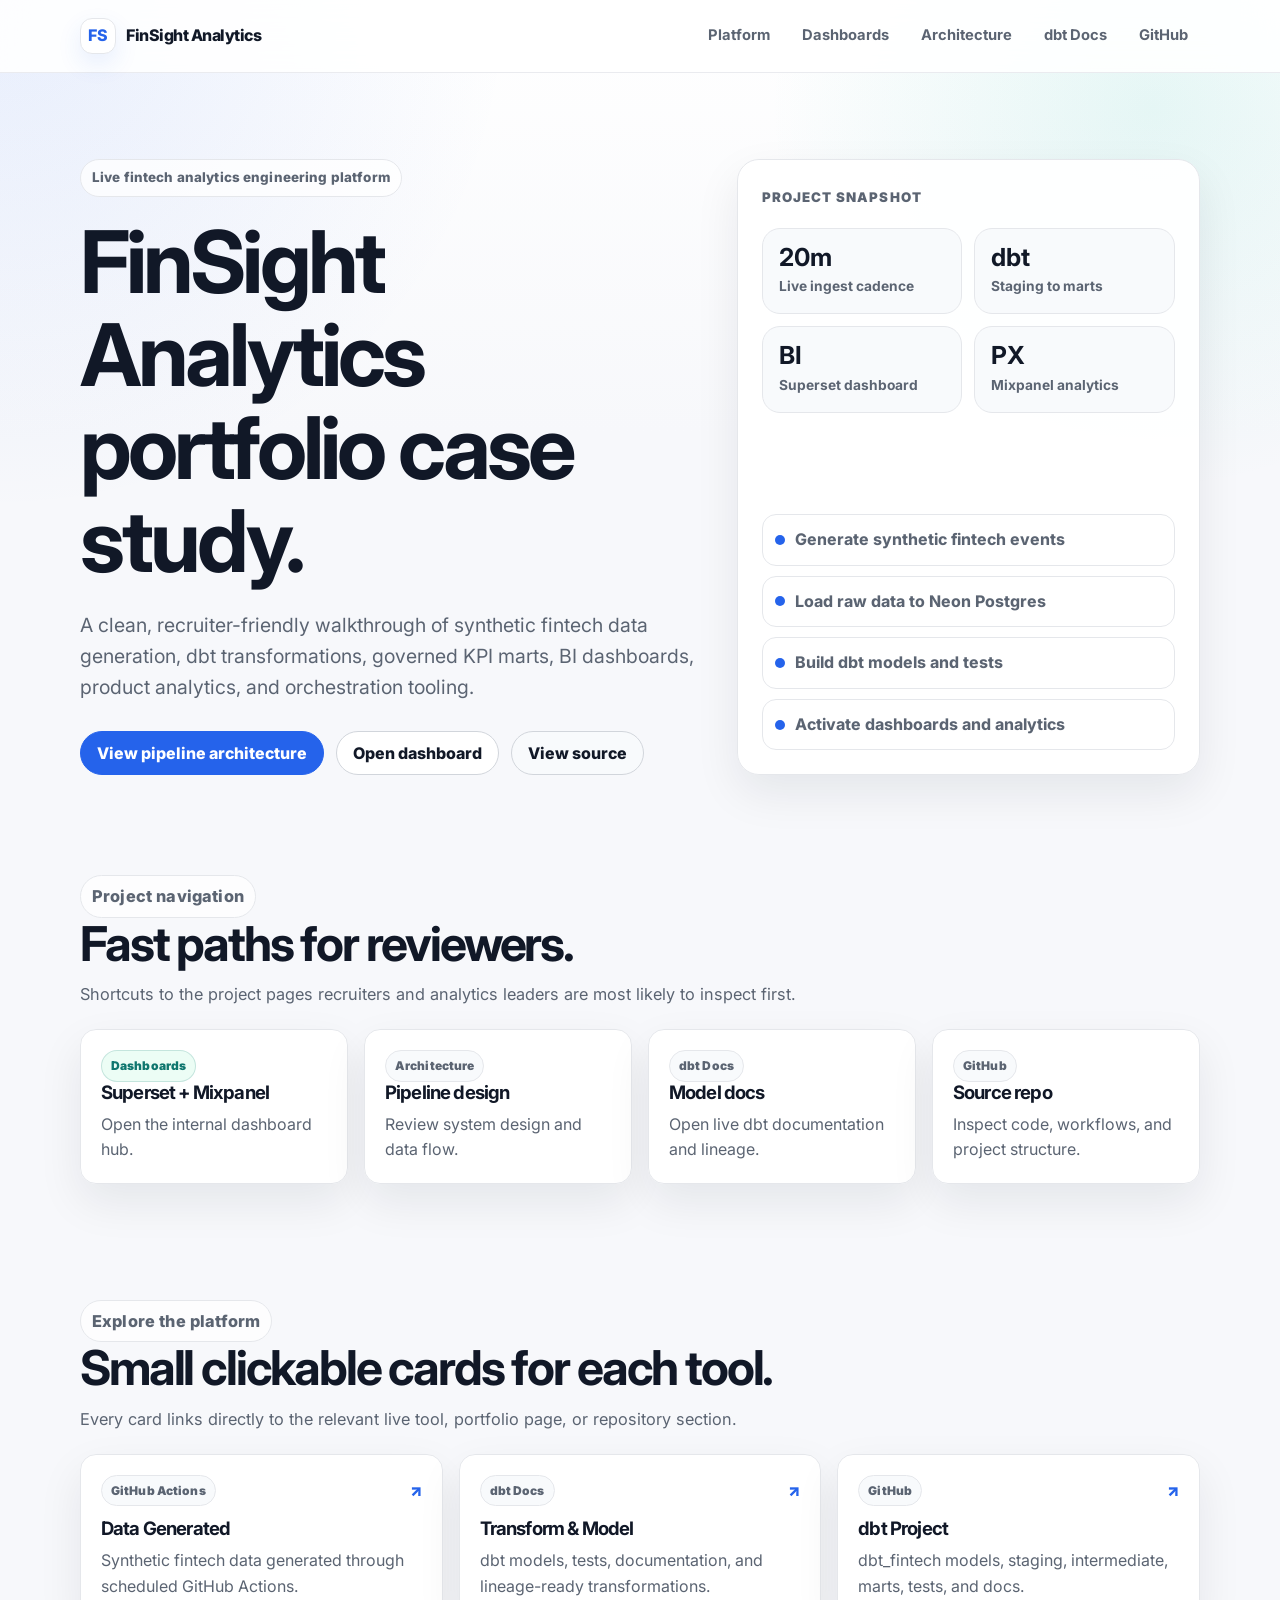
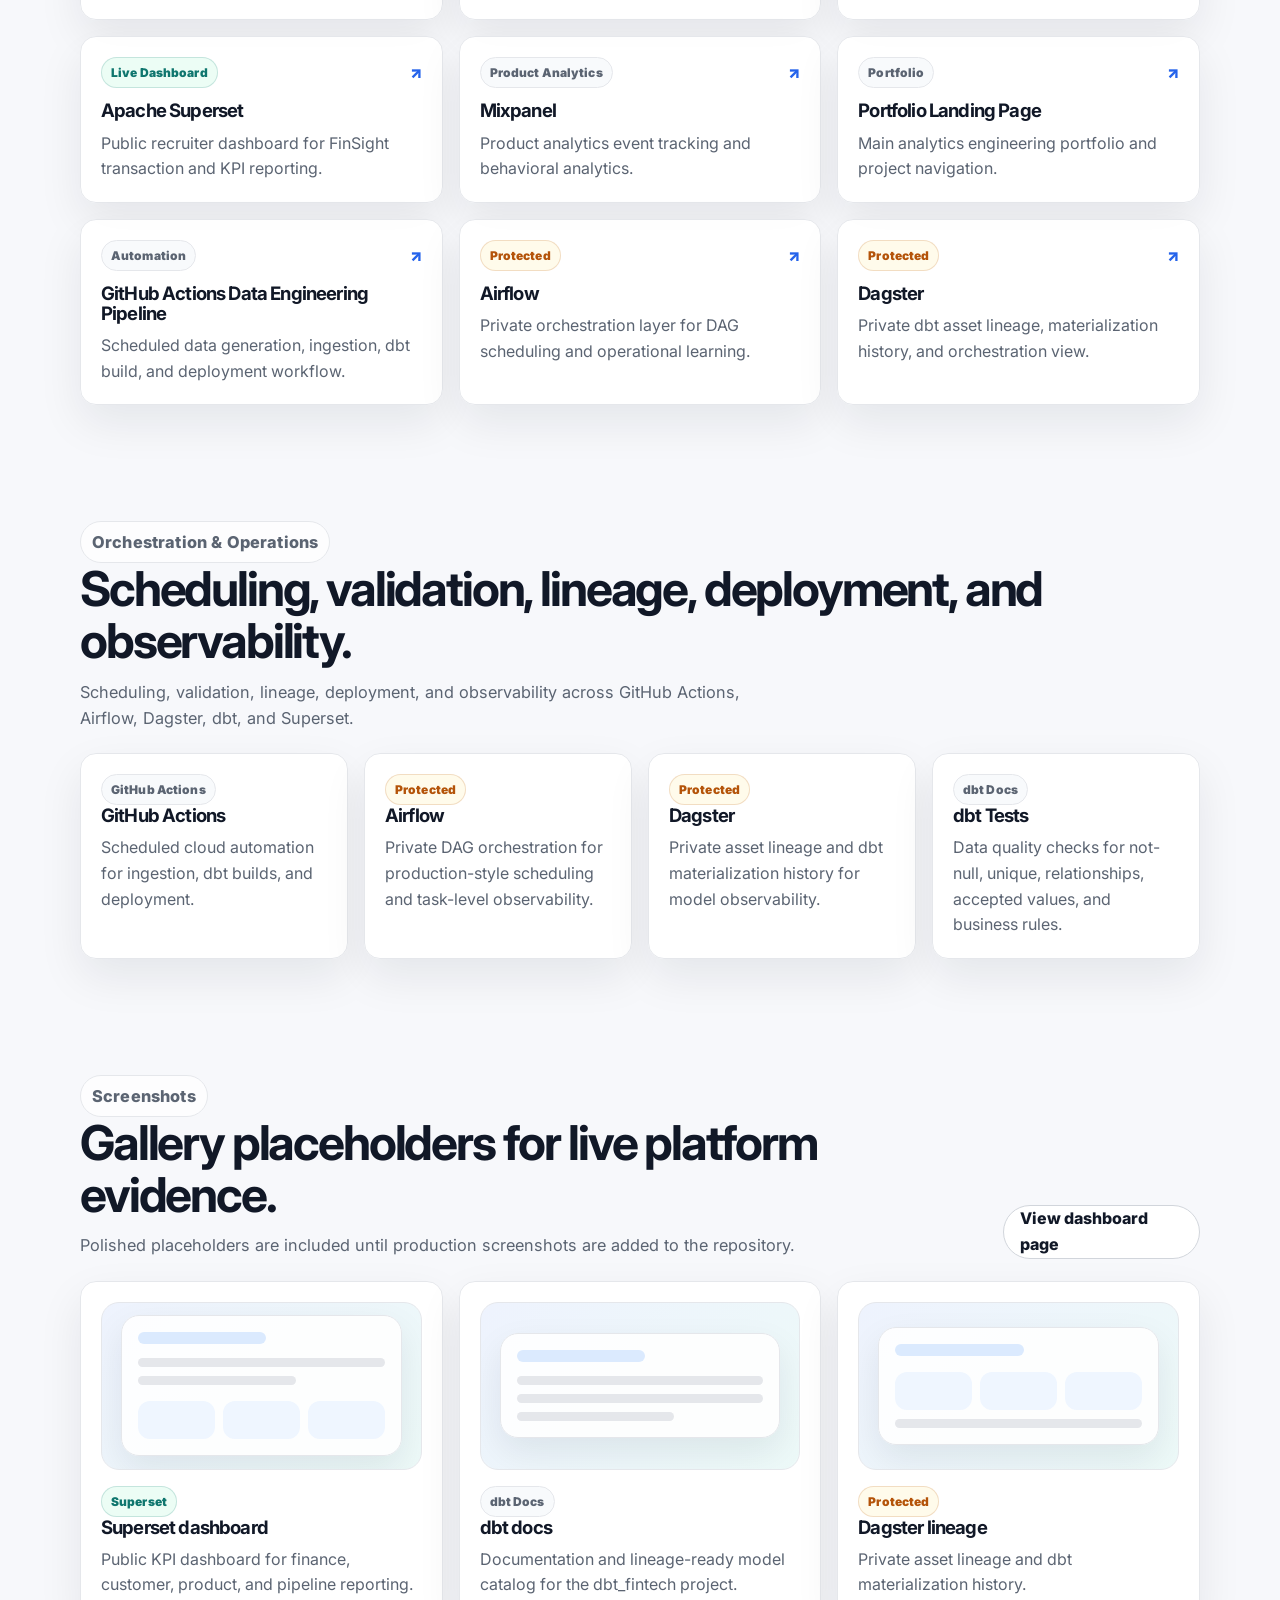
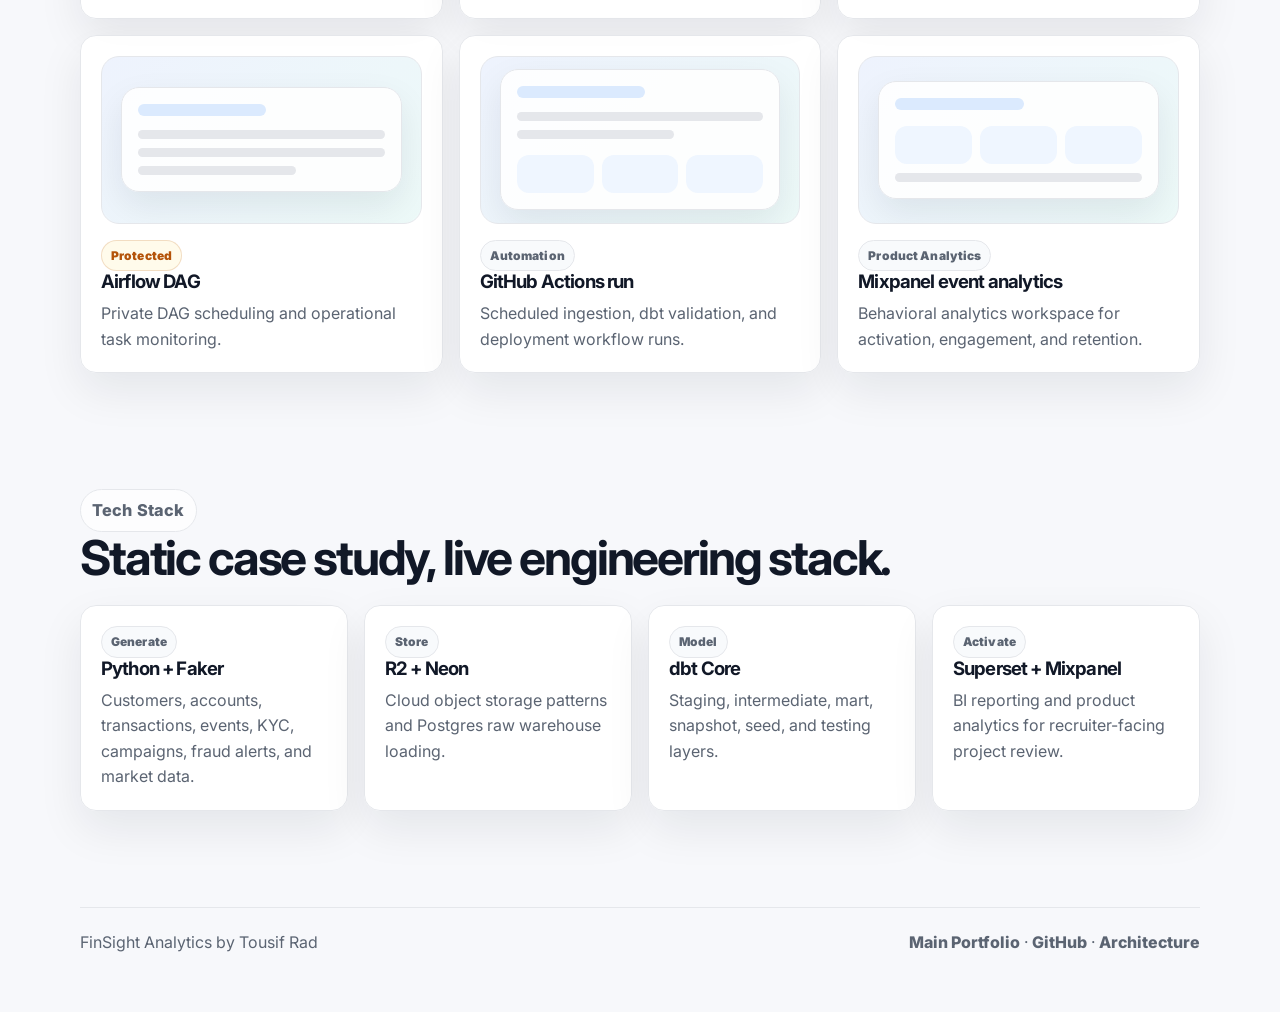
==== index.html @ 2c51a2ec "Redesign FinSight portfolio landing page" ====
<!doctype html>
<html lang="en">
<head>
  <meta charset="utf-8">
  <meta name="viewport" content="width=device-width, initial-scale=1">
  <meta name="description" content="FinSight Analytics is a live fintech analytics engineering portfolio project with generated data, dbt models, dashboards, product analytics, and orchestration.">
  <title>FinSight Analytics | Portfolio Case Study</title>
  <link rel="preconnect" href="https://fonts.googleapis.com">
  <link rel="preconnect" href="https://fonts.gstatic.com" crossorigin>
  <link href="https://fonts.googleapis.com/css2?family=Inter:wght@500;650;700;800;900&display=swap" rel="stylesheet">
  <link rel="stylesheet" href="styles.css">
</head>
<body>
  <header class="site-header">
    <nav class="nav container" aria-label="Primary navigation">
      <a class="brand" href="/">
        <span class="brand-mark">FS</span>
        <span>FinSight Analytics</span>
      </a>
      <div class="nav-links">
        <a href="#platform">Platform</a>
        <a href="/dashboards.html">Dashboards</a>
        <a href="/architecture.html">Architecture</a>
        <a href="https://dbt-finsight.iamrad.info/#!/overview" target="_blank" rel="noopener noreferrer">dbt Docs</a>
        <a href="https://github.com/tousiftr/finsight-ae" target="_blank" rel="noopener noreferrer">GitHub</a>
      </div>
    </nav>
  </header>

  <main>
    <section class="hero">
      <div class="container hero-grid">
        <div>
          <p class="eyebrow">Live fintech analytics engineering platform</p>
          <h1>FinSight Analytics portfolio case study.</h1>
          <p class="lede">A clean, recruiter-friendly walkthrough of synthetic fintech data generation, dbt transformations, governed KPI marts, BI dashboards, product analytics, and orchestration tooling.</p>
          <div class="hero-actions">
            <a class="button primary" href="https://finsight.iamrad.info/architecture.html" target="_blank" rel="noopener noreferrer">View pipeline architecture</a>
            <a class="button" href="/dashboards.html">Open dashboard</a>
            <a class="button subtle" href="https://github.com/tousiftr/finsight-ae" target="_blank" rel="noopener noreferrer">View source</a>
          </div>
        </div>
        <aside class="hero-panel" aria-label="FinSight project summary">
          <div>
            <span class="panel-title">Project Snapshot</span>
            <div class="metric-grid">
              <div class="metric"><strong>20m</strong><span>Live ingest cadence</span></div>
              <div class="metric"><strong>dbt</strong><span>Staging to marts</span></div>
              <div class="metric"><strong>BI</strong><span>Superset dashboard</span></div>
              <div class="metric"><strong>PX</strong><span>Mixpanel analytics</span></div>
            </div>
          </div>
          <div class="pipeline-strip" aria-label="Pipeline summary">
            <div class="pipeline-step"><span class="step-dot"></span>Generate synthetic fintech events</div>
            <div class="pipeline-step"><span class="step-dot"></span>Load raw data to Neon Postgres</div>
            <div class="pipeline-step"><span class="step-dot"></span>Build dbt models and tests</div>
            <div class="pipeline-step"><span class="step-dot"></span>Activate dashboards and analytics</div>
          </div>
        </aside>
      </div>
    </section>

    <section class="section" aria-labelledby="quick-links-title">
      <div class="container">
        <div class="section-header">
          <div>
            <p class="eyebrow">Project navigation</p>
            <h2 id="quick-links-title">Fast paths for reviewers.</h2>
            <p>Shortcuts to the project pages recruiters and analytics leaders are most likely to inspect first.</p>
          </div>
        </div>
        <div class="quick-nav">
          <a class="card" href="/dashboards.html">
            <span class="tag live">Dashboards</span>
            <h3>Superset + Mixpanel</h3>
            <p>Open the internal dashboard hub.</p>
          </a>
          <a class="card" href="/architecture.html">
            <span class="tag">Architecture</span>
            <h3>Pipeline design</h3>
            <p>Review system design and data flow.</p>
          </a>
          <a class="card" href="https://dbt-finsight.iamrad.info/#!/overview" target="_blank" rel="noopener noreferrer">
            <span class="tag">dbt Docs</span>
            <h3>Model docs</h3>
            <p>Open live dbt documentation and lineage.</p>
          </a>
          <a class="card" href="https://github.com/tousiftr/finsight-ae" target="_blank" rel="noopener noreferrer">
            <span class="tag">GitHub</span>
            <h3>Source repo</h3>
            <p>Inspect code, workflows, and project structure.</p>
          </a>
        </div>
      </div>
    </section>

    <section class="section" id="platform" aria-labelledby="platform-title">
      <div class="container">
        <div class="section-header">
          <div>
            <p class="eyebrow">Explore the platform</p>
            <h2 id="platform-title">Small clickable cards for each tool.</h2>
            <p>Every card links directly to the relevant live tool, portfolio page, or repository section.</p>
          </div>
        </div>
        <div class="platform-grid">
          <a class="platform-card" href="https://github.com/tousiftr/finsight-ae/actions" target="_blank" rel="noopener noreferrer"><div class="card-topline"><span class="tag">GitHub Actions</span><span class="arrow">↗</span></div><h3>Data Generated</h3><p>Synthetic fintech data generated through scheduled GitHub Actions.</p></a>
          <a class="platform-card" href="https://dbt-finsight.iamrad.info/#!/overview" target="_blank" rel="noopener noreferrer"><div class="card-topline"><span class="tag">dbt Docs</span><span class="arrow">↗</span></div><h3>Transform &amp; Model</h3><p>dbt models, tests, documentation, and lineage-ready transformations.</p></a>
          <a class="platform-card" href="https://github.com/tousiftr/finsight-ae/tree/main/dbt_fintech" target="_blank" rel="noopener noreferrer"><div class="card-topline"><span class="tag">GitHub</span><span class="arrow">↗</span></div><h3>dbt Project</h3><p>dbt_fintech models, staging, intermediate, marts, tests, and docs.</p></a>
          <a class="platform-card" href="https://dashboard.iamrad.info/superset/dashboard/2/?standalone=3" target="_blank" rel="noopener noreferrer"><div class="card-topline"><span class="tag live">Live Dashboard</span><span class="arrow">↗</span></div><h3>Apache Superset</h3><p>Public recruiter dashboard for FinSight transaction and KPI reporting.</p></a>
          <a class="platform-card" href="https://mixpanel.com/p/BoVw6wJRG16YHd8vYgFqap" target="_blank" rel="noopener noreferrer"><div class="card-topline"><span class="tag">Product Analytics</span><span class="arrow">↗</span></div><h3>Mixpanel</h3><p>Product analytics event tracking and behavioral analytics.</p></a>
          <a class="platform-card" href="https://iamrad.info/" target="_blank" rel="noopener noreferrer"><div class="card-topline"><span class="tag">Portfolio</span><span class="arrow">↗</span></div><h3>Portfolio Landing Page</h3><p>Main analytics engineering portfolio and project navigation.</p></a>
          <a class="platform-card" href="https://github.com/tousiftr/finsight-ae/actions" target="_blank" rel="noopener noreferrer"><div class="card-topline"><span class="tag">Automation</span><span class="arrow">↗</span></div><h3>GitHub Actions Data Engineering Pipeline</h3><p>Scheduled data generation, ingestion, dbt build, and deployment workflow.</p></a>
          <a class="platform-card" href="https://airflow.iamrad.info/" target="_blank" rel="noopener noreferrer"><div class="card-topline"><span class="tag protected">Protected</span><span class="arrow">↗</span></div><h3>Airflow</h3><p>Private orchestration layer for DAG scheduling and operational learning.</p></a>
          <a class="platform-card" href="https://dagster.iamrad.info/" target="_blank" rel="noopener noreferrer"><div class="card-topline"><span class="tag protected">Protected</span><span class="arrow">↗</span></div><h3>Dagster</h3><p>Private dbt asset lineage, materialization history, and orchestration view.</p></a>
        </div>
      </div>
    </section>

    <section class="section" id="operations" aria-labelledby="operations-title">
      <div class="container">
        <div class="section-header">
          <div>
            <p class="eyebrow">Orchestration &amp; Operations</p>
            <h2 id="operations-title">Scheduling, validation, lineage, deployment, and observability.</h2>
            <p>Scheduling, validation, lineage, deployment, and observability across GitHub Actions, Airflow, Dagster, dbt, and Superset.</p>
          </div>
        </div>
        <div class="operations-grid">
          <a class="card" href="https://github.com/tousiftr/finsight-ae/actions" target="_blank" rel="noopener noreferrer"><span class="tag">GitHub Actions</span><h3>GitHub Actions</h3><p>Scheduled cloud automation for ingestion, dbt builds, and deployment.</p></a>
          <a class="card" href="https://airflow.iamrad.info/" target="_blank" rel="noopener noreferrer"><span class="tag protected">Protected</span><h3>Airflow</h3><p>Private DAG orchestration for production-style scheduling and task-level observability.</p></a>
          <a class="card" href="https://dagster.iamrad.info/" target="_blank" rel="noopener noreferrer"><span class="tag protected">Protected</span><h3>Dagster</h3><p>Private asset lineage and dbt materialization history for model observability.</p></a>
          <a class="card" href="https://dbt-finsight.iamrad.info/#!/overview" target="_blank" rel="noopener noreferrer"><span class="tag">dbt Docs</span><h3>dbt Tests</h3><p>Data quality checks for not-null, unique, relationships, accepted values, and business rules.</p></a>
        </div>
      </div>
    </section>

    <section class="section" id="screenshots" aria-labelledby="screenshots-title">
      <div class="container">
        <div class="section-header">
          <div>
            <p class="eyebrow">Screenshots</p>
            <h2 id="screenshots-title">Gallery placeholders for live platform evidence.</h2>
            <p>Polished placeholders are included until production screenshots are added to the repository.</p>
          </div>
          <a class="button" href="/dashboards.html">View dashboard page</a>
        </div>
        <div class="screenshot-grid">
          <!-- TODO: Replace placeholder with actual Superset dashboard screenshot when available. -->
          <a class="screenshot-card" href="https://dashboard.iamrad.info/superset/dashboard/2/?standalone=3" target="_blank" rel="noopener noreferrer"><div class="screenshot-frame"><div class="placeholder-ui"><span class="placeholder-bar"></span><span class="placeholder-row"></span><span class="placeholder-row short"></span><div class="placeholder-grid"><span class="placeholder-chip"></span><span class="placeholder-chip"></span><span class="placeholder-chip"></span></div></div></div><span class="tag live">Superset</span><h3>Superset dashboard</h3><p>Public KPI dashboard for finance, customer, product, and pipeline reporting.</p></a>
          <!-- TODO: Replace placeholder with actual dbt Docs screenshot when available. -->
          <a class="screenshot-card" href="https://dbt-finsight.iamrad.info/#!/overview" target="_blank" rel="noopener noreferrer"><div class="screenshot-frame"><div class="placeholder-ui"><span class="placeholder-bar"></span><span class="placeholder-row"></span><span class="placeholder-row"></span><span class="placeholder-row short"></span></div></div><span class="tag">dbt Docs</span><h3>dbt docs</h3><p>Documentation and lineage-ready model catalog for the dbt_fintech project.</p></a>
          <!-- TODO: Replace placeholder with actual Dagster lineage screenshot when available. -->
          <a class="screenshot-card" href="https://dagster.iamrad.info/" target="_blank" rel="noopener noreferrer"><div class="screenshot-frame"><div class="placeholder-ui"><span class="placeholder-bar"></span><div class="placeholder-grid"><span class="placeholder-chip"></span><span class="placeholder-chip"></span><span class="placeholder-chip"></span></div><span class="placeholder-row"></span></div></div><span class="tag protected">Protected</span><h3>Dagster lineage</h3><p>Private asset lineage and dbt materialization history.</p></a>
          <!-- TODO: Replace placeholder with actual Airflow DAG screenshot when available. -->
          <a class="screenshot-card" href="https://airflow.iamrad.info/" target="_blank" rel="noopener noreferrer"><div class="screenshot-frame"><div class="placeholder-ui"><span class="placeholder-bar"></span><span class="placeholder-row"></span><span class="placeholder-row"></span><span class="placeholder-row short"></span></div></div><span class="tag protected">Protected</span><h3>Airflow DAG</h3><p>Private DAG scheduling and operational task monitoring.</p></a>
          <!-- TODO: Replace placeholder with actual GitHub Actions run screenshot when available. -->
          <a class="screenshot-card" href="https://github.com/tousiftr/finsight-ae/actions" target="_blank" rel="noopener noreferrer"><div class="screenshot-frame"><div class="placeholder-ui"><span class="placeholder-bar"></span><span class="placeholder-row"></span><span class="placeholder-row short"></span><div class="placeholder-grid"><span class="placeholder-chip"></span><span class="placeholder-chip"></span><span class="placeholder-chip"></span></div></div></div><span class="tag">Automation</span><h3>GitHub Actions run</h3><p>Scheduled ingestion, dbt validation, and deployment workflow runs.</p></a>
          <!-- TODO: Replace placeholder with actual Mixpanel event analytics screenshot when available. -->
          <a class="screenshot-card" href="https://mixpanel.com/p/BoVw6wJRG16YHd8vYgFqap" target="_blank" rel="noopener noreferrer"><div class="screenshot-frame"><div class="placeholder-ui"><span class="placeholder-bar"></span><div class="placeholder-grid"><span class="placeholder-chip"></span><span class="placeholder-chip"></span><span class="placeholder-chip"></span></div><span class="placeholder-row"></span></div></div><span class="tag">Product Analytics</span><h3>Mixpanel event analytics</h3><p>Behavioral analytics workspace for activation, engagement, and retention.</p></a>
        </div>
      </div>
    </section>

    <section class="section" id="stack" aria-labelledby="stack-title">
      <div class="container">
        <div class="section-header">
          <div>
            <p class="eyebrow">Tech Stack</p>
            <h2 id="stack-title">Static case study, live engineering stack.</h2>
          </div>
        </div>
        <div class="stack-grid">
          <div class="card"><span class="tag">Generate</span><h3>Python + Faker</h3><p>Customers, accounts, transactions, events, KYC, campaigns, fraud alerts, and market data.</p></div>
          <div class="card"><span class="tag">Store</span><h3>R2 + Neon</h3><p>Cloud object storage patterns and Postgres raw warehouse loading.</p></div>
          <div class="card"><span class="tag">Model</span><h3>dbt Core</h3><p>Staging, intermediate, mart, snapshot, seed, and testing layers.</p></div>
          <div class="card"><span class="tag">Activate</span><h3>Superset + Mixpanel</h3><p>BI reporting and product analytics for recruiter-facing project review.</p></div>
        </div>
      </div>
    </section>
  </main>

  <footer class="site-footer">
    <div class="container footer-inner">
      <span>FinSight Analytics by Tousif Rad</span>
      <span><a href="https://iamrad.info/" target="_blank" rel="noopener noreferrer">Main Portfolio</a> · <a href="https://github.com/tousiftr/finsight-ae" target="_blank" rel="noopener noreferrer">GitHub</a> · <a href="/architecture.html">Architecture</a></span>
    </div>
  </footer>
</body>
</html>
---- styles.css ----
:root {
  --bg: #f7f8fb;
  --surface: #ffffff;
  --surface-soft: #f8fafc;
  --ink: #111827;
  --muted: #5b6472;
  --line: #e5e7eb;
  --line-strong: #d1d5db;
  --brand: #2563eb;
  --brand-soft: #eff6ff;
  --green: #0f766e;
  --green-soft: #ecfdf5;
  --amber: #b45309;
  --amber-soft: #fffbeb;
  --shadow: 0 18px 45px rgba(15, 23, 42, 0.08);
  --radius: 22px;
  --radius-sm: 16px;
  --max: 1120px;
}

* {
  box-sizing: border-box;
}

html {
  scroll-behavior: smooth;
}

body {
  margin: 0;
  background: var(--bg);
  color: var(--ink);
  font-family: Inter, ui-sans-serif, system-ui, -apple-system, BlinkMacSystemFont, "Segoe UI", sans-serif;
  line-height: 1.6;
}

body::before {
  position: fixed;
  inset: 0;
  z-index: -1;
  pointer-events: none;
  content: "";
  background:
    radial-gradient(circle at top left, rgba(37, 99, 235, 0.10), transparent 32rem),
    radial-gradient(circle at 90% 12%, rgba(20, 184, 166, 0.10), transparent 24rem),
    linear-gradient(180deg, #ffffff 0%, var(--bg) 48%);
}

a {
  color: inherit;
}

.container {
  width: min(var(--max), calc(100% - 40px));
  margin: 0 auto;
}

.site-header {
  position: sticky;
  top: 0;
  z-index: 20;
  border-bottom: 1px solid rgba(229, 231, 235, 0.8);
  background: rgba(255, 255, 255, 0.88);
  backdrop-filter: blur(16px);
}

.nav {
  display: flex;
  align-items: center;
  justify-content: space-between;
  gap: 18px;
  min-height: 72px;
}

.brand {
  display: inline-flex;
  align-items: center;
  gap: 10px;
  font-weight: 800;
  text-decoration: none;
  letter-spacing: -0.03em;
}

.brand-mark {
  display: grid;
  width: 36px;
  height: 36px;
  place-items: center;
  border: 1px solid var(--line);
  border-radius: 12px;
  color: var(--brand);
  background: var(--surface);
  box-shadow: 0 10px 24px rgba(37, 99, 235, 0.10);
}

.nav-links {
  display: flex;
  flex-wrap: wrap;
  justify-content: flex-end;
  gap: 8px;
}

.nav-links a {
  padding: 9px 12px;
  border-radius: 999px;
  color: var(--muted);
  font-size: 0.92rem;
  font-weight: 700;
  text-decoration: none;
}

.nav-links a:hover,
.nav-links a:focus-visible {
  color: var(--ink);
  background: var(--surface-soft);
  outline: none;
}

.hero {
  padding: 86px 0 36px;
}

.hero-grid {
  display: grid;
  grid-template-columns: minmax(0, 1.15fr) minmax(320px, 0.85fr);
  gap: 30px;
  align-items: stretch;
}

.eyebrow {
  display: inline-flex;
  align-items: center;
  gap: 8px;
  margin: 0 0 18px;
  padding: 7px 11px;
  border: 1px solid var(--line);
  border-radius: 999px;
  color: var(--muted);
  background: rgba(255, 255, 255, 0.74);
  font-size: 0.84rem;
  font-weight: 800;
  letter-spacing: 0.01em;
}

h1,
h2,
h3 {
  margin: 0;
  line-height: 1.08;
  letter-spacing: -0.045em;
}

h1 {
  max-width: 780px;
  font-size: clamp(2.45rem, 7vw, 5.4rem);
}

h2 {
  font-size: clamp(1.8rem, 4vw, 3rem);
}

h3 {
  font-size: 1.16rem;
}

.lede {
  max-width: 720px;
  margin: 22px 0 0;
  color: var(--muted);
  font-size: clamp(1.02rem, 2vw, 1.22rem);
}

.hero-actions,
.card-actions {
  display: flex;
  flex-wrap: wrap;
  gap: 12px;
  margin-top: 28px;
}

.button {
  display: inline-flex;
  align-items: center;
  justify-content: center;
  gap: 8px;
  min-height: 44px;
  padding: 0 16px;
  border: 1px solid var(--line-strong);
  border-radius: 999px;
  color: var(--ink);
  background: var(--surface);
  font-weight: 800;
  text-decoration: none;
  transition: transform 180ms ease, box-shadow 180ms ease, border-color 180ms ease, background 180ms ease;
}

.button:hover,
.button:focus-visible {
  transform: translateY(-2px);
  border-color: rgba(37, 99, 235, 0.4);
  box-shadow: 0 14px 28px rgba(15, 23, 42, 0.10);
  outline: none;
}

.button.primary {
  border-color: var(--brand);
  color: #fff;
  background: var(--brand);
}

.button.subtle {
  background: var(--surface-soft);
}

.hero-panel,
.card,
.platform-card,
.screenshot-card,
.dashboard-card {
  border: 1px solid var(--line);
  background: rgba(255, 255, 255, 0.92);
  box-shadow: var(--shadow);
}

.hero-panel {
  display: flex;
  flex-direction: column;
  justify-content: space-between;
  gap: 22px;
  min-height: 100%;
  padding: 24px;
  border-radius: var(--radius);
}

.panel-title {
  color: var(--muted);
  font-size: 0.83rem;
  font-weight: 900;
  letter-spacing: 0.08em;
  text-transform: uppercase;
}

.metric-grid {
  display: grid;
  grid-template-columns: repeat(2, minmax(0, 1fr));
  gap: 12px;
  margin-top: 18px;
}

.metric {
  padding: 16px;
  border: 1px solid var(--line);
  border-radius: 18px;
  background: var(--surface-soft);
}

.metric strong {
  display: block;
  font-size: 1.55rem;
  line-height: 1;
}

.metric span {
  display: block;
  margin-top: 6px;
  color: var(--muted);
  font-size: 0.86rem;
  font-weight: 700;
}

.pipeline-strip {
  display: grid;
  gap: 10px;
}

.pipeline-step {
  display: flex;
  align-items: center;
  gap: 10px;
  padding: 12px;
  border: 1px solid var(--line);
  border-radius: 14px;
  color: var(--muted);
  background: #fff;
  font-weight: 750;
}

.step-dot {
  width: 10px;
  height: 10px;
  flex: 0 0 10px;
  border-radius: 999px;
  background: var(--brand);
}

.section {
  padding: 52px 0;
}

.section-header {
  display: flex;
  align-items: end;
  justify-content: space-between;
  gap: 22px;
  margin-bottom: 22px;
}

.section-header p {
  max-width: 720px;
  margin: 12px 0 0;
  color: var(--muted);
  font-size: 1.02rem;
}

.quick-nav,
.platform-grid,
.operations-grid,
.screenshot-grid,
.dashboard-grid,
.stack-grid {
  display: grid;
  gap: 16px;
}

.quick-nav {
  grid-template-columns: repeat(4, minmax(0, 1fr));
}

.platform-grid {
  grid-template-columns: repeat(3, minmax(0, 1fr));
}

.operations-grid,
.stack-grid {
  grid-template-columns: repeat(4, minmax(0, 1fr));
}

.screenshot-grid {
  grid-template-columns: repeat(3, minmax(0, 1fr));
}

.dashboard-grid {
  grid-template-columns: repeat(2, minmax(0, 1fr));
}

.card,
.platform-card,
.screenshot-card,
.dashboard-card {
  display: flex;
  flex-direction: column;
  min-height: 100%;
  padding: 20px;
  border-radius: var(--radius-sm);
  text-decoration: none;
  transition: transform 180ms ease, box-shadow 180ms ease, border-color 180ms ease;
}

.card:hover,
.card:focus-visible,
.platform-card:hover,
.platform-card:focus-visible,
.screenshot-card:hover,
.screenshot-card:focus-visible,
.dashboard-card:hover,
.dashboard-card:focus-visible {
  transform: translateY(-4px);
  border-color: rgba(37, 99, 235, 0.38);
  box-shadow: 0 22px 55px rgba(15, 23, 42, 0.12);
  outline: none;
}

.platform-card p,
.card p,
.dashboard-card p,
.screenshot-card p {
  margin: 10px 0 0;
  color: var(--muted);
}

.card-topline {
  display: flex;
  align-items: center;
  justify-content: space-between;
  gap: 10px;
  margin-bottom: 12px;
}

.tag {
  display: inline-flex;
  width: fit-content;
  align-items: center;
  gap: 6px;
  padding: 5px 9px;
  border: 1px solid var(--line);
  border-radius: 999px;
  color: var(--muted);
  background: var(--surface-soft);
  font-size: 0.75rem;
  font-weight: 900;
  letter-spacing: 0.01em;
}

.tag.protected {
  border-color: rgba(180, 83, 9, 0.18);
  color: var(--amber);
  background: var(--amber-soft);
}

.tag.live {
  border-color: rgba(15, 118, 110, 0.18);
  color: var(--green);
  background: var(--green-soft);
}

.arrow {
  color: var(--brand);
  font-weight: 900;
}

.case-study {
  display: grid;
  grid-template-columns: 0.85fr 1.15fr;
  gap: 16px;
}

.flow-card {
  padding: 22px;
  border: 1px solid var(--line);
  border-radius: var(--radius);
  background: var(--surface);
}

.flow-list {
  display: grid;
  gap: 12px;
  margin: 18px 0 0;
  padding: 0;
  list-style: none;
}

.flow-list li {
  padding: 14px;
  border: 1px solid var(--line);
  border-radius: 16px;
  background: var(--surface-soft);
}

.flow-list strong {
  display: block;
}

.flow-list span {
  display: block;
  margin-top: 4px;
  color: var(--muted);
  font-size: 0.93rem;
}

.screenshot-frame {
  display: flex;
  overflow: hidden;
  align-items: center;
  justify-content: center;
  min-height: 168px;
  margin: 0 0 16px;
  border: 1px solid var(--line);
  border-radius: 18px;
  background:
    linear-gradient(135deg, rgba(37, 99, 235, 0.08), rgba(20, 184, 166, 0.08)),
    #fff;
}

.screenshot-frame.large {
  min-height: 280px;
}

.placeholder-ui {
  width: min(88%, 460px);
  padding: 16px;
  border: 1px solid var(--line);
  border-radius: 18px;
  background: rgba(255, 255, 255, 0.88);
  box-shadow: 0 14px 35px rgba(15, 23, 42, 0.08);
}

.placeholder-bar,
.placeholder-row,
.placeholder-chip {
  display: block;
  border-radius: 999px;
  background: #dbeafe;
}

.placeholder-bar {
  width: 52%;
  height: 12px;
  margin-bottom: 14px;
}

.placeholder-row {
  height: 9px;
  margin-top: 9px;
  background: #e5e7eb;
}

.placeholder-row.short {
  width: 64%;
}

.placeholder-grid {
  display: grid;
  grid-template-columns: repeat(3, 1fr);
  gap: 8px;
  margin-top: 16px;
}

.placeholder-chip {
  height: 38px;
  border-radius: 12px;
  background: #eff6ff;
}

.site-footer {
  padding: 44px 0 56px;
  color: var(--muted);
}

.footer-inner {
  display: flex;
  align-items: center;
  justify-content: space-between;
  gap: 18px;
  padding-top: 22px;
  border-top: 1px solid var(--line);
}

.footer-inner a {
  font-weight: 800;
  text-decoration: none;
}

@media (max-width: 920px) {
  .hero-grid,
  .case-study,
  .dashboard-grid {
    grid-template-columns: 1fr;
  }

  .platform-grid,
  .operations-grid,
  .screenshot-grid,
  .stack-grid,
  .quick-nav {
    grid-template-columns: repeat(2, minmax(0, 1fr));
  }
}

@media (max-width: 640px) {
  .container {
    width: min(100% - 28px, var(--max));
  }

  .nav {
    align-items: flex-start;
    flex-direction: column;
    padding: 14px 0;
  }

  .nav-links {
    justify-content: flex-start;
  }

  .hero {
    padding-top: 54px;
  }

  .section-header {
    align-items: flex-start;
    flex-direction: column;
  }

  .platform-grid,
  .operations-grid,
  .screenshot-grid,
  .stack-grid,
  .quick-nav,
  .metric-grid {
    grid-template-columns: 1fr;
  }

  .screenshot-frame.large {
    min-height: 220px;
  }

  .footer-inner {
    align-items: flex-start;
    flex-direction: column;
  }
}
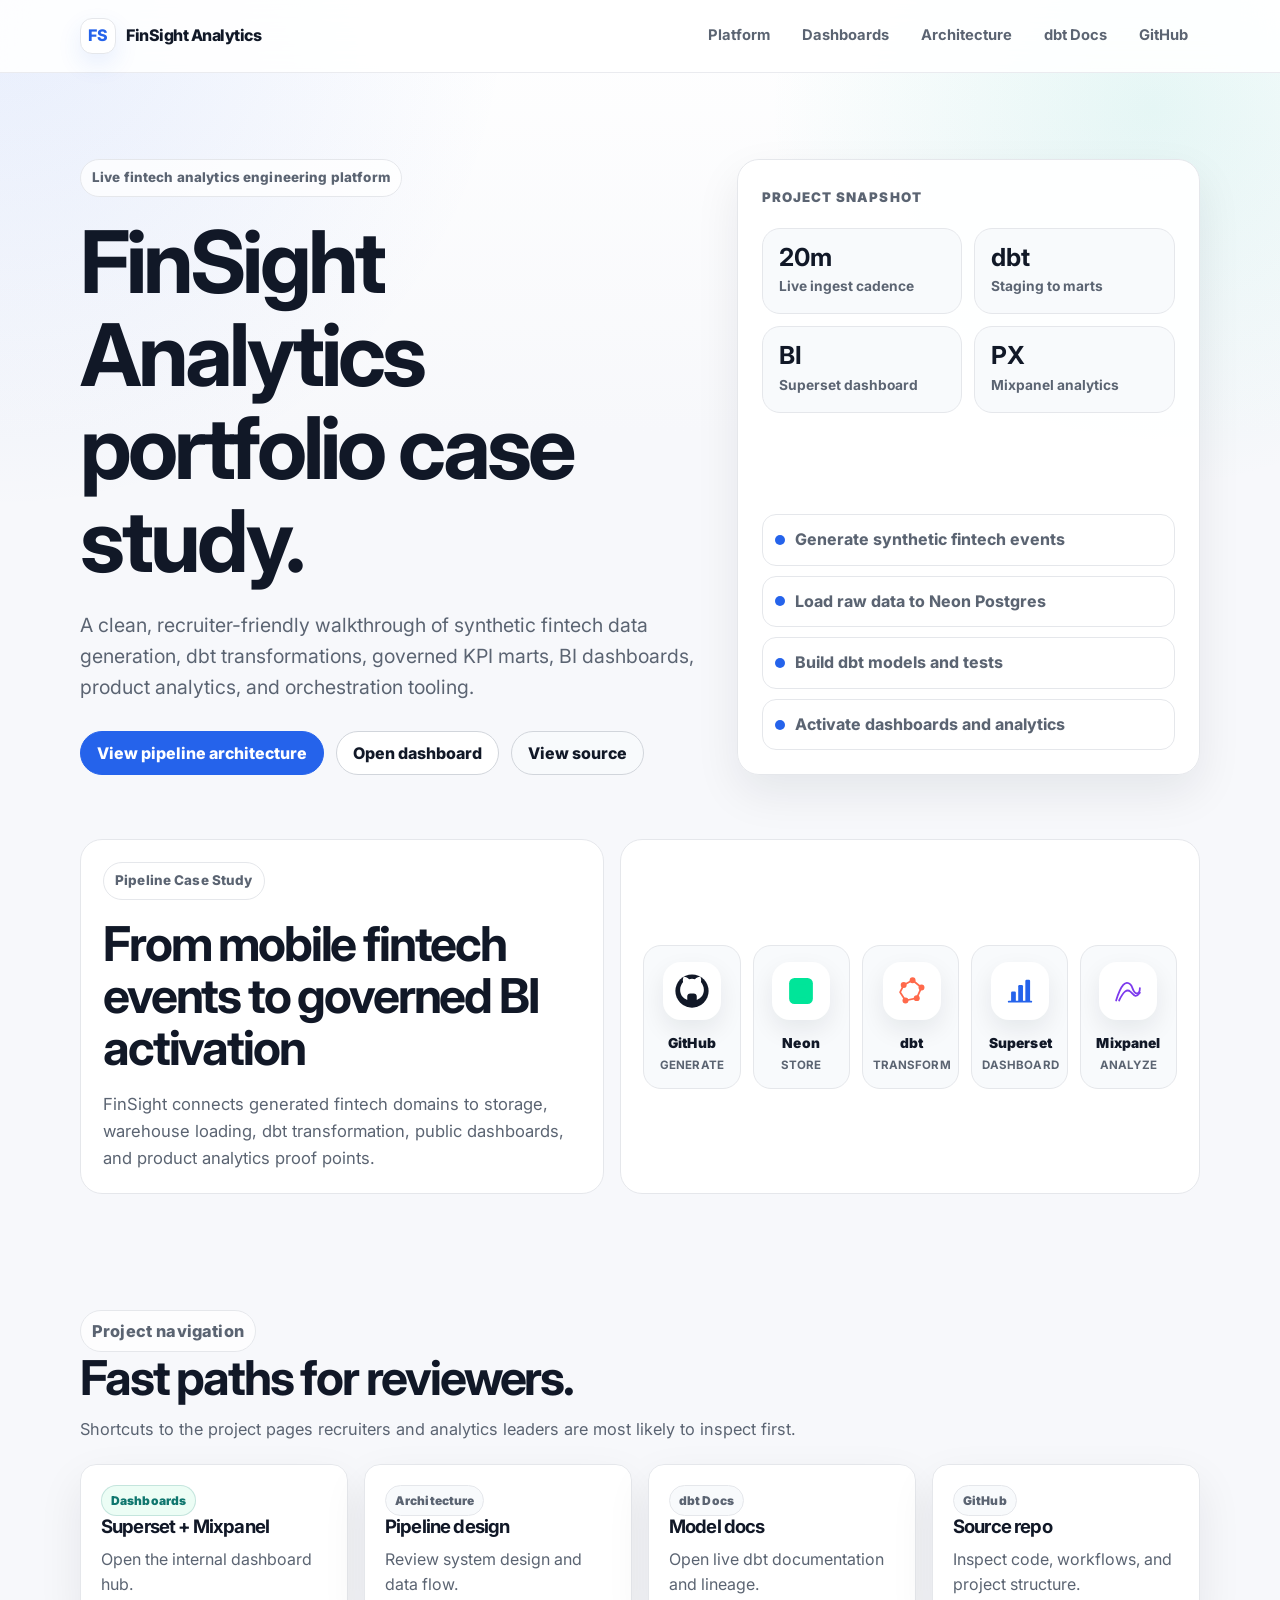
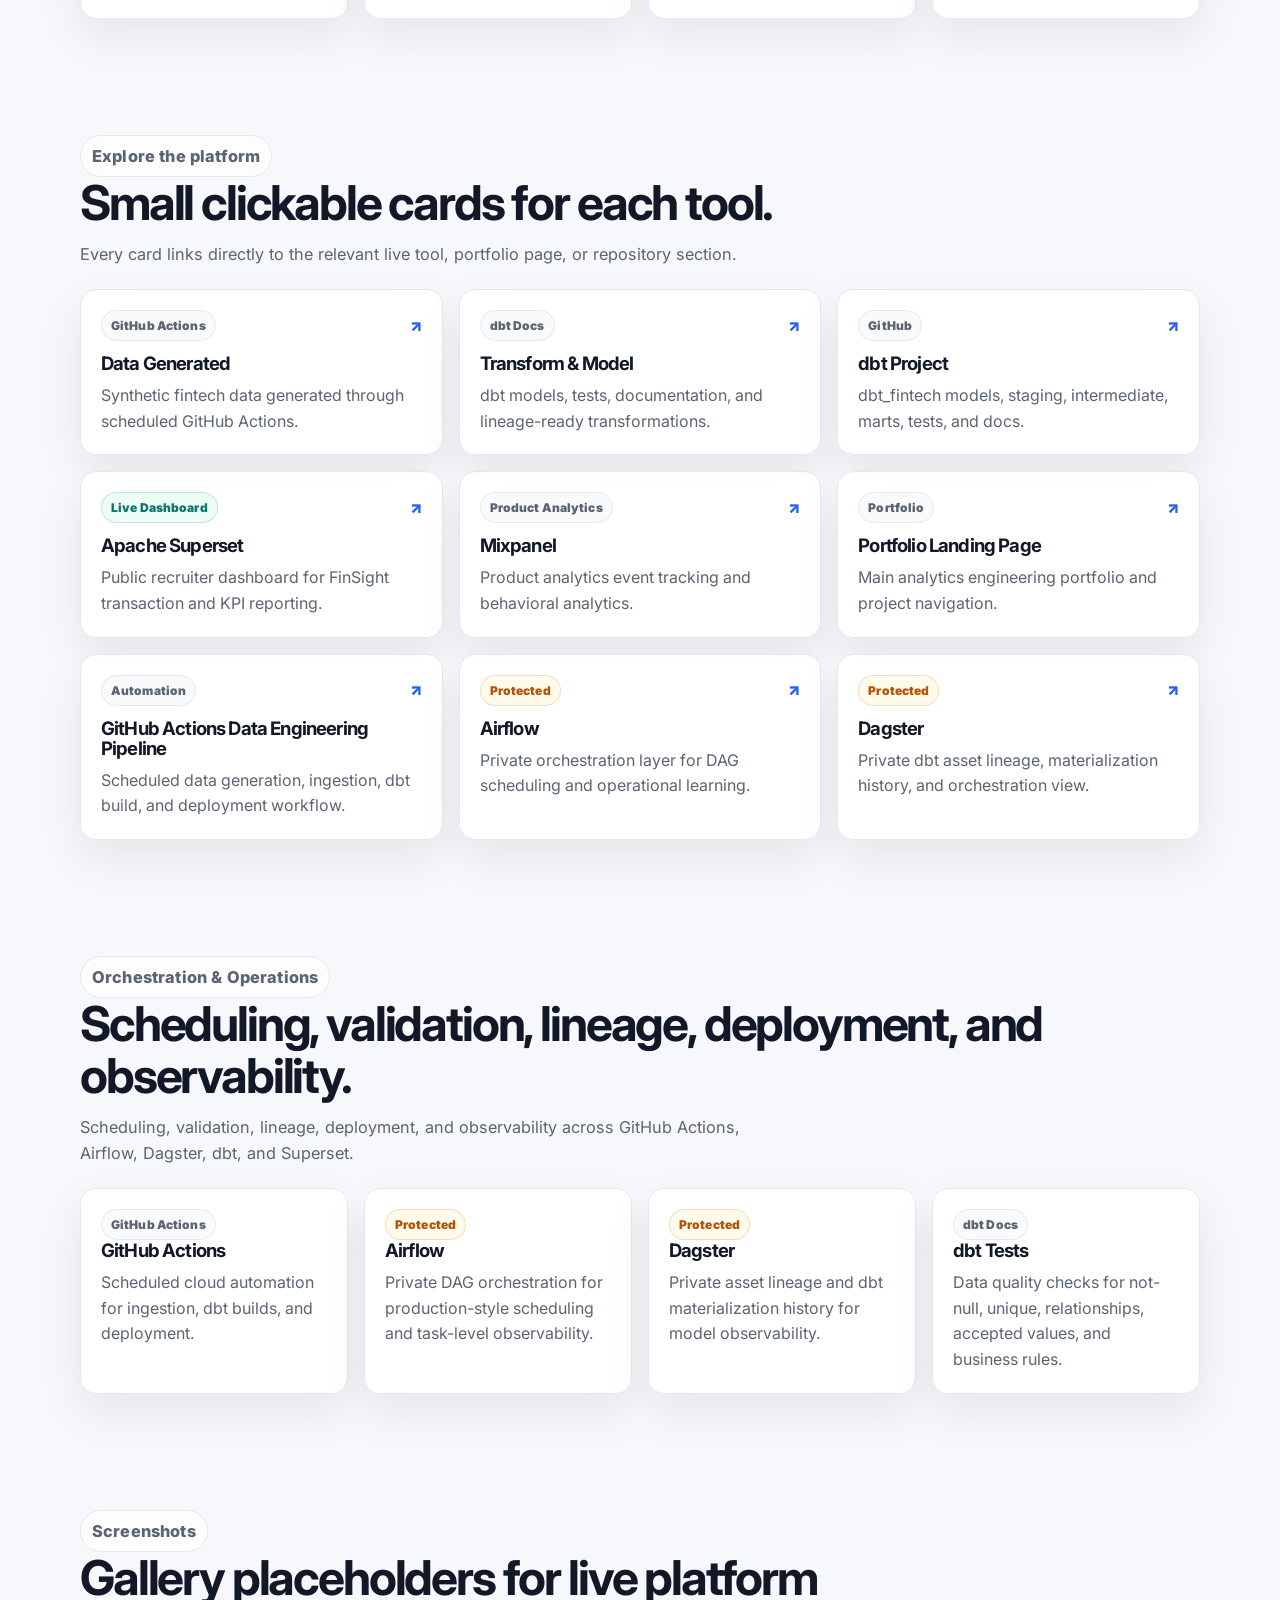
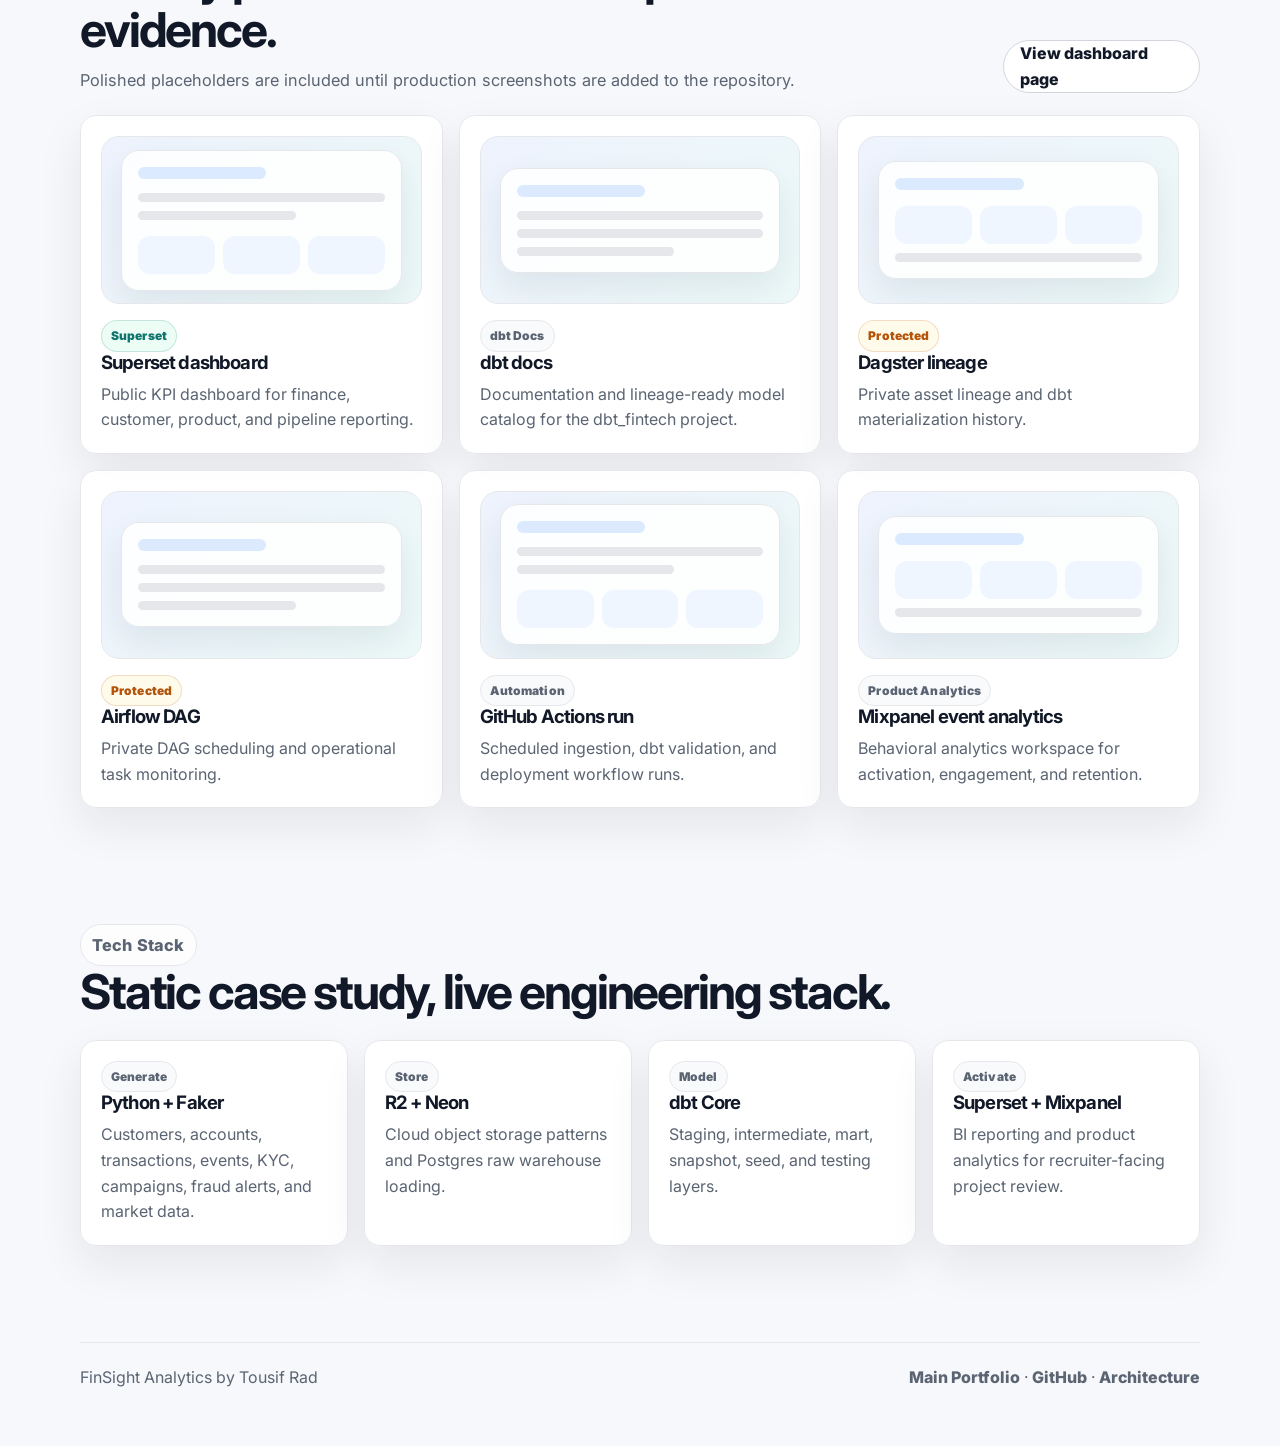
==== commit 256ef220: "Add pipeline case study with inline icons" ====
--- a/index.html
+++ b/index.html
@@ -60,6 +60,66 @@
       </div>
     </section>
 
+    <section class="section pipeline-case" aria-labelledby="pipeline-case-title">
+      <div class="container pipeline-case-grid">
+        <div class="flow-card pipeline-case-copy">
+          <p class="eyebrow">Pipeline Case Study</p>
+          <h2 id="pipeline-case-title">From mobile fintech events to governed BI activation</h2>
+          <p>FinSight connects generated fintech domains to storage, warehouse loading, dbt transformation, public dashboards, and product analytics proof points.</p>
+        </div>
+        <div class="flow-card pipeline-logo-card" aria-label="FinSight pipeline tools">
+          <div class="pipeline-logo-strip">
+            <figure class="pipeline-logo">
+              <svg class="pipeline-logo-mark github-mark" viewBox="0 0 64 64" role="img" aria-labelledby="github-logo-title">
+                <title id="github-logo-title">GitHub Actions</title>
+                <circle cx="32" cy="32" r="28"></circle>
+                <path d="M24 47c-8-3-12-9-12-17 0-5 2-9 5-13-1-4 0-7 1-9 4 0 7 2 9 4a30 30 0 0 1 10 0c2-2 5-4 9-4 1 2 2 5 1 9 3 4 5 8 5 13 0 8-4 14-12 17v-6c0-3-2-5-5-5h-6c-3 0-5 2-5 5v6Z"></path>
+              </svg>
+              <figcaption><span>GitHub</span><strong>Generate</strong></figcaption>
+            </figure>
+            <figure class="pipeline-logo">
+              <svg class="pipeline-logo-mark neon-mark" viewBox="0 0 64 64" role="img" aria-labelledby="neon-logo-title">
+                <title id="neon-logo-title">Neon Postgres</title>
+                <rect x="12" y="10" width="40" height="44" rx="9"></rect>
+                <path d="M24 22h16M24 32h16M24 42h16"></path>
+              </svg>
+              <figcaption><span>Neon</span><strong>Store</strong></figcaption>
+            </figure>
+            <figure class="pipeline-logo">
+              <svg class="pipeline-logo-mark dbt-mark" viewBox="0 0 64 64" role="img" aria-labelledby="dbt-logo-title">
+                <title id="dbt-logo-title">dbt</title>
+                <path d="M18 22 33 14l15 12-8 18-19 4-9-14Z"></path>
+                <circle cx="18" cy="22" r="5"></circle>
+                <circle cx="33" cy="14" r="5"></circle>
+                <circle cx="48" cy="26" r="5"></circle>
+                <circle cx="40" cy="44" r="5"></circle>
+                <circle cx="21" cy="48" r="5"></circle>
+              </svg>
+              <figcaption><span>dbt</span><strong>Transform</strong></figcaption>
+            </figure>
+            <figure class="pipeline-logo">
+              <svg class="pipeline-logo-mark superset-mark" viewBox="0 0 64 64" role="img" aria-labelledby="superset-logo-title">
+                <title id="superset-logo-title">Apache Superset</title>
+                <path d="M13 50h38"></path>
+                <rect x="17" y="33" width="8" height="17" rx="2"></rect>
+                <rect x="29" y="22" width="8" height="28" rx="2"></rect>
+                <rect x="41" y="13" width="8" height="37" rx="2"></rect>
+              </svg>
+              <figcaption><span>Superset</span><strong>Dashboard</strong></figcaption>
+            </figure>
+            <figure class="pipeline-logo">
+              <svg class="pipeline-logo-mark mixpanel-mark" viewBox="0 0 64 64" role="img" aria-labelledby="mixpanel-logo-title">
+                <title id="mixpanel-logo-title">Mixpanel</title>
+                <path d="M12 48c8-26 16-35 24-27 5 5 4 15 11 15 3 0 5-3 5-9"></path>
+                <path d="M17 48c7-15 13-20 19-15 5 4 8 13 16 2"></path>
+              </svg>
+              <figcaption><span>Mixpanel</span><strong>Analyze</strong></figcaption>
+            </figure>
+          </div>
+        </div>
+      </div>
+    </section>
+
     <section class="section" aria-labelledby="quick-links-title">
       <div class="container">
         <div class="section-header">
--- a/styles.css
+++ b/styles.css
@@ -457,6 +457,120 @@
   font-size: 0.93rem;
 }
 
+.pipeline-case {
+  padding-top: 28px;
+}
+
+.pipeline-case-grid {
+  display: grid;
+  grid-template-columns: minmax(0, 0.95fr) minmax(320px, 1.05fr);
+  gap: 16px;
+  align-items: stretch;
+}
+
+.pipeline-case-copy p:not(.eyebrow) {
+  margin: 18px 0 0;
+  color: var(--muted);
+  font-size: 1.04rem;
+}
+
+.pipeline-logo-card {
+  display: flex;
+  align-items: center;
+}
+
+.pipeline-logo-strip {
+  display: grid;
+  width: 100%;
+  grid-template-columns: repeat(5, minmax(0, 1fr));
+  gap: 12px;
+}
+
+.pipeline-logo {
+  display: grid;
+  min-height: 132px;
+  margin: 0;
+  padding: 16px 10px 14px;
+  place-items: center;
+  border: 1px solid var(--line);
+  border-radius: 18px;
+  background: var(--surface-soft);
+}
+
+.pipeline-logo-mark {
+  width: 58px;
+  height: 58px;
+  padding: 10px;
+  border-radius: 18px;
+  fill: none;
+  stroke: currentColor;
+  stroke-linecap: round;
+  stroke-linejoin: round;
+  stroke-width: 3;
+  background: #fff;
+  box-shadow: 0 10px 24px rgba(15, 23, 42, 0.08);
+}
+
+.pipeline-logo-mark circle,
+.pipeline-logo-mark rect {
+  fill: currentColor;
+  stroke: none;
+}
+
+.pipeline-logo-mark path {
+  fill: none;
+}
+
+.github-mark {
+  color: #111827;
+}
+
+.github-mark circle {
+  fill: #111827;
+}
+
+.github-mark path {
+  fill: #fff;
+  stroke: none;
+}
+
+.neon-mark {
+  color: #00e599;
+}
+
+.dbt-mark {
+  color: #ff694b;
+}
+
+.superset-mark {
+  color: #2563eb;
+}
+
+.mixpanel-mark {
+  color: #7c3aed;
+}
+
+.pipeline-logo figcaption {
+  display: grid;
+  gap: 2px;
+  margin-top: 12px;
+  color: var(--muted);
+  font-size: 0.75rem;
+  font-weight: 900;
+  text-align: center;
+  letter-spacing: 0.01em;
+}
+
+.pipeline-logo figcaption span {
+  color: var(--ink);
+  font-size: 0.86rem;
+}
+
+.pipeline-logo figcaption strong {
+  font-size: 0.72rem;
+  text-transform: uppercase;
+}
+
 .screenshot-frame {
   display: flex;
   overflow: hidden;
@@ -543,6 +657,7 @@
 @media (max-width: 920px) {
   .hero-grid,
   .case-study,
+  .pipeline-case-grid,
   .dashboard-grid {
     grid-template-columns: 1fr;
   }
@@ -554,6 +669,10 @@
   .quick-nav {
     grid-template-columns: repeat(2, minmax(0, 1fr));
   }
+
+  .pipeline-logo-strip {
+    grid-template-columns: repeat(3, minmax(0, 1fr));
+  }
 }
 
 @media (max-width: 640px) {
@@ -585,7 +704,8 @@
   .screenshot-grid,
   .stack-grid,
   .quick-nav,
-  .metric-grid {
+  .metric-grid,
+  .pipeline-logo-strip {
     grid-template-columns: 1fr;
   }
 
